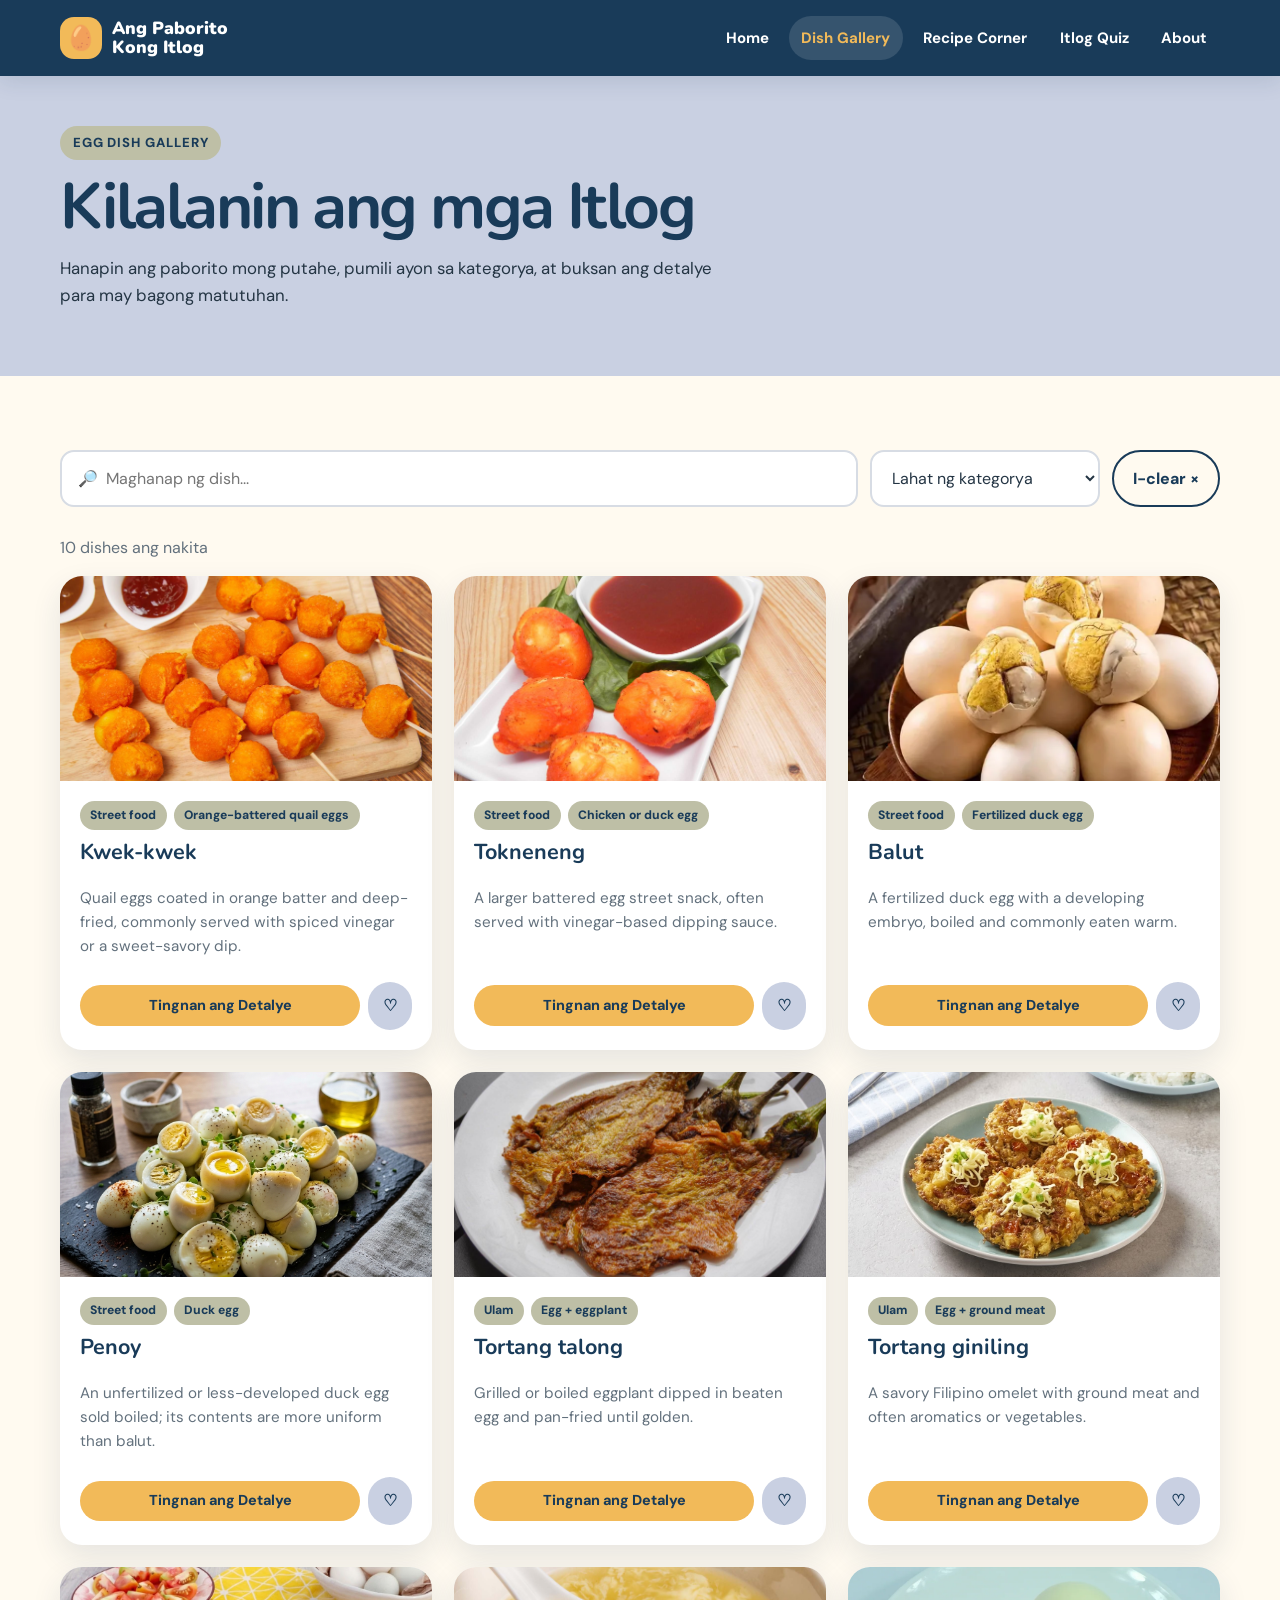
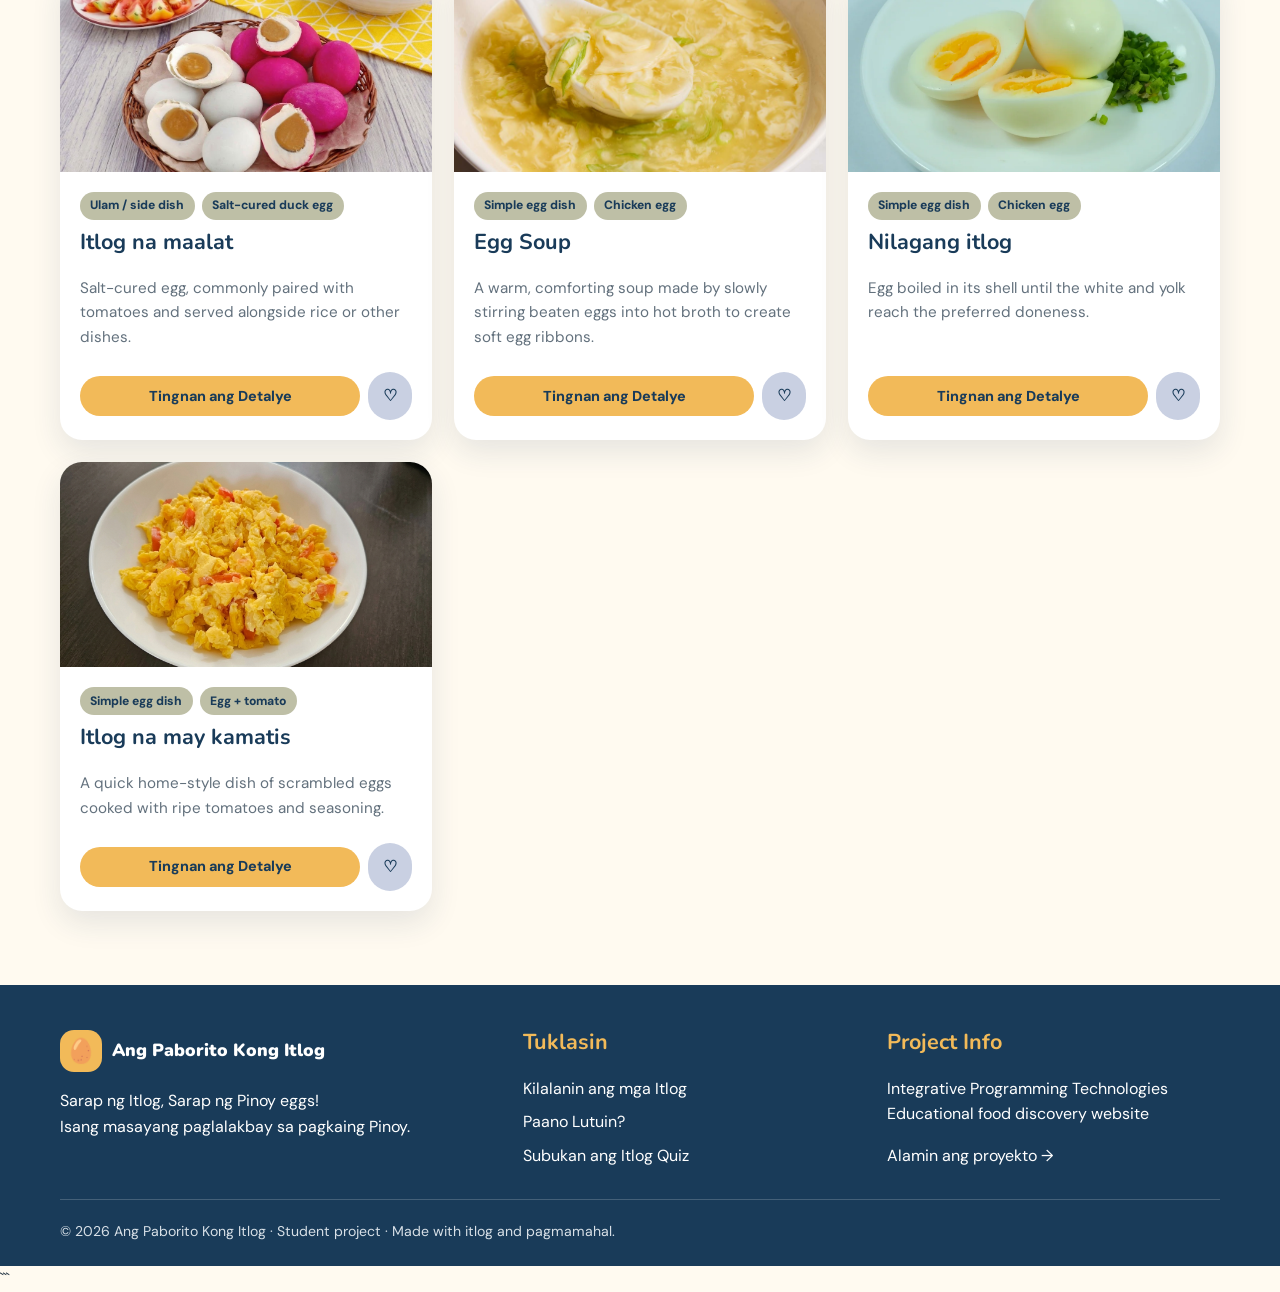
==== dishes.html @ 3d368a72 "Add files via upload" ====
<!doctype html>
<html lang="fil">
<head>
    <meta charset="utf-8">
    <meta name="viewport" content="width=device-width, initial-scale=1">
    <meta name="description" content="Kilalanin ang Filipino egg dishes, subukan ang recipes, at sagutan ang Itlog Quiz.">

    <title>Kilalanin ang mga Itlog | Ang Paborito Kong Itlog</title>

    <link rel="stylesheet" href="css/style.css">
</head>
<body>
    <header class="site-header">
        <div class="container nav-wrap">

            <a class="brand" href="index.html" aria-label="Ang Paborito Kong Itlog home">
                <span class="brand-mark">🥚</span>
                <span>
                    Ang Paborito<br>
                    Kong Itlog
                </span>
            </a>

            <button
                class="menu-toggle"
                id="menuToggle"
                aria-expanded="false"
                aria-controls="mainNav"
            >
                ☰ Menu
            </button>

            <nav class="nav-links" id="mainNav" aria-label="Pangunahing navigation">
                <a href="index.html">Home</a>
                <a href="dishes.html">Dish Gallery</a>
                <a href="recipes.html">Recipe Corner</a>
                <a href="quiz.html">Itlog Quiz</a>
                <a href="about.html">About</a>
            </nav>

        </div>
    </header>

    <main>
        <!-- Page Header -->
        <section class="page-hero">
            <div class="container">
                <span class="eyebrow">Egg Dish Gallery</span>

                <h1>Kilalanin ang mga Itlog</h1>

                <p>
                    Hanapin ang paborito mong putahe, pumili ayon sa
                    kategorya, at buksan ang detalye para may bagong
                    matutuhan.
                </p>
            </div>
        </section>

        <!-- Dish Gallery -->
        <section class="section">
            <div class="container">

                <!-- Search and Category Filters -->
                <div class="filters">
                    <input
                        class="field"
                        id="dishSearch"
                        type="search"
                        placeholder="🔎  Maghanap ng dish..."
                        aria-label="Maghanap ng dish"
                    >

                    <select
                        class="field"
                        id="categoryFilter"
                        aria-label="Filter ayon sa category"
                    >
                        <option value="all">Lahat ng kategorya</option>
                        <option>Street food</option>
                        <option>Ulam</option>
                        <option>Ulam / side dish</option>
                        <option>Simple egg dish</option>
                    </select>

                    <button class="button outline" id="clearFilters">
                        I-clear ×
                    </button>
                </div>

                <!-- Search Results Count -->
                <p
                    id="resultCount"
                    class="muted"
                    aria-live="polite"
                ></p>

                <!-- Dish Cards Render Here -->
                <div class="dish-grid" id="dishGrid"></div>

            </div>
        </section>

        <!-- Dish Details Modal -->
        <div
            class="modal-backdrop"
            id="dishModal"
            role="dialog"
            aria-modal="true"
            aria-labelledby="modalTitle"
        >
            <div class="modal">

                <button
                    class="modal-close"
                    id="closeModal"
                    aria-label="Isara ang detalye"
                >
                    ✕
                </button>

                <div id="modalBody" class="modal-content"></div>

            </div>
        </div>
    </main>

    <!-- Footer -->
    <footer class="site-footer">
        <div class="container">

            <div class="footer-grid">

                <!-- Footer Brand -->
                <div>
                    <div class="brand">
                        <span class="brand-mark">🥚</span>
                        <span>Ang Paborito Kong Itlog</span>
                    </div>

                    <p style="margin-top: 16px">
                        Sarap ng Itlog, Sarap ng Pinoy eggs!<br>
                        Isang masayang paglalakbay sa pagkaing Pinoy.
                    </p>
                </div>

                <!-- Footer Navigation -->
                <div>
                    <h3>Tuklasin</h3>

                    <div class="footer-links">
                        <a href="dishes.html">Kilalanin ang mga Itlog</a>
                        <a href="recipes.html">Paano Lutuin?</a>
                        <a href="quiz.html">Subukan ang Itlog Quiz</a>
                    </div>
                </div>

                <!-- Project Information -->
                <div>
                    <h3>Project Info</h3>

                    <p>
                        Integrative Programming Technologies<br>
                        Educational food discovery website
                    </p>

                    <a href="about.html">Alamin ang proyekto →</a>
                </div>

            </div>

            <!-- Copyright -->
            <div class="copyright">
                © 2026 Ang Paborito Kong Itlog · Student project ·
                Made with itlog and pagmamahal.
            </div>

        </div>
    </footer>

    <!-- JavaScript Files -->
    <script src="js/main.js"></script>
    <script src="js/dishes.js"></script>
</body>
</html>
```
---- css/style.css ----
@import url('https://fonts.googleapis.com/css2?family=DM+Sans:wght@400;500;600;700&family=Nunito:wght@700;800;900&display=swap');

:root {
    --navy: #193B59;
    --gold: #F2BA59;
    --terracotta: #BF4029;
    --periwinkle: #C9D0E2;
    --sage: #BEBFA6;
    --cream: #fffaf0;
    --white: #fff;
    --ink: #243544;
    --muted: #63717d;
    --radius: 22px;
    --shadow: 0 12px 30px rgba(25,59,89,.11);
}

* {
    box-sizing: border-box;
}

html {
    scroll-behavior: smooth;
}

body {
    margin: 0;
    background: var(--cream);
    color: var(--ink);
    font-family: 'DM Sans',Arial,sans-serif;
    line-height: 1.6;
}

h1,h2,h3,h4 {
    font-family: 'Nunito',Arial,sans-serif;
    color: var(--navy);
    line-height: 1.12;
    margin-top: 0;
}

h1 {
    font-size: clamp(2.7rem,6vw,5.3rem);
    letter-spacing: -.04em;
}

h2 {
    font-size: clamp(2rem,4vw,3.2rem);
    letter-spacing: -.025em;
}

h3 {
    font-size: 1.35rem;
}

p {
    margin-top: 0;
}

a {
    color: inherit;
    text-decoration: none;
}

button,input,select,textarea {
    font: inherit;
}

button,.button {
    border: 0;
    border-radius: 999px;
    padding: .82rem 1.2rem;
    font-weight: 800;
    cursor: pointer;
    display: inline-flex;
    align-items: center;
    justify-content: center;
    gap: .45rem;
    transition: transform .18s,background .18s,box-shadow .18s;
}

button:hover,.button:hover {
    transform: translateY(-2px);
}

button:focus-visible,a:focus-visible,input:focus-visible,select:focus-visible,textarea:focus-visible {
    outline: 3px solid var(--terracotta);
    outline-offset: 3px;
}

.primary {
    background: var(--terracotta);
    color: white;
    box-shadow: 0 6px 0 rgba(25,59,89,.12);
}

.secondary {
    background: var(--gold);
    color: var(--navy);
}

.outline {
    border: 2px solid var(--navy);
    color: var(--navy);
    background: transparent;
}

.small {
    padding: .55rem .85rem;
    font-size: .9rem;
}

.container {
    width: min(1160px,calc(100% - 40px));
    margin-inline: auto;
}

.site-header {
    position: sticky;
    top: 0;
    z-index: 20;
    background: var(--navy);
    color: white;
    box-shadow: 0 5px 20px #193b5920;
}

.nav-wrap {
    min-height: 76px;
    display: flex;
    align-items: center;
    justify-content: space-between;
    gap: 20px;
}

.brand {
    display: flex;
    align-items: center;
    gap: 10px;
    font-family: 'Nunito',sans-serif;
    font-weight: 900;
    font-size: 1.1rem;
    line-height: 1.1;
}

.brand-mark {
    width: 42px;
    height: 42px;
    display: grid;
    place-items: center;
    border-radius: 14px;
    background: var(--gold);
    color: var(--navy);
    font-size: 1.5rem;
}

.nav-links {
    display: flex;
    align-items: center;
    gap: 7px;
}

.nav-links a {
    padding: .65rem .8rem;
    border-radius: 999px;
    font-weight: 700;
    font-size: .94rem;
}

.nav-links a:hover,.nav-links a[aria-current=page] {
    background: #ffffff20;
    color: var(--gold);
}

.menu-toggle {
    display: none;
    background: var(--gold);
    color: var(--navy);
}

.hero {
    padding: 65px 0 75px;
    overflow: hidden;
    background: var(--periwinkle);
}

.hero-grid {
    display: grid;
    grid-template-columns: 1.05fr .95fr;
    gap: 45px;
    align-items: center;
}

.eyebrow {
    display: inline-flex;
    align-items: center;
    gap: 8px;
    background: var(--sage);
    color: var(--navy);
    padding: .4rem .8rem;
    border-radius: 999px;
    font-weight: 800;
    font-size: .82rem;
    text-transform: uppercase;
    letter-spacing: .07em;
}

.hero h1 {
    margin: 18px 0;
}

.hero h1 span {
    color: var(--terracotta);
}

.hero p {
    font-size: 1.12rem;
    max-width: 560px;
}

.hero-art {
    position: relative;
}

.hero-art img {
    width: 100%;
    display: block;
    border-radius: 34px;
    box-shadow: var(--shadow);
    transform: rotate(2deg);
}

.hero-sticker {
    position: absolute;
    right: -14px;
    bottom: 20px;
    background: var(--gold);
    color: var(--navy);
    padding: 14px 18px;
    border: 4px solid var(--cream);
    border-radius: 20px;
    font-weight: 900;
    transform: rotate(-5deg);
}

.actions {
    display: flex;
    gap: 12px;
    flex-wrap: wrap;
    margin-top: 25px;
}

.section {
    padding: 74px 0;
}

.section.alt {
    background: var(--periwinkle);
}

.section.sage {
    background: #e8e8dc;
}

.section-head {
    display: flex;
    justify-content: space-between;
    align-items: end;
    gap: 24px;
    margin-bottom: 28px;
}

.section-head p {
    max-width: 550px;
    color: var(--muted);
    margin-bottom: 0;
}

.dish-grid {
    display: grid;
    grid-template-columns: repeat(3,minmax(0,1fr));
    gap: 22px;
}

.dish-card {
    background: white;
    border-radius: var(--radius);
    overflow: hidden;
    box-shadow: var(--shadow);
    display: flex;
    flex-direction: column;
    min-width: 0;
    transition: transform .2s;
}

.dish-card:hover {
    transform: translateY(-5px);
}

.dish-img {
    width: 100%;
    height: 205px;
    object-fit: cover;
    background: var(--sage);
    display: block;
}

.dish-body {
    padding: 20px;
    display: flex;
    flex-direction: column;
    flex: 1;
}

.dish-body p {
    color: var(--muted);
    font-size: .95rem;
}

.dish-meta {
    display: flex;
    gap: 7px;
    flex-wrap: wrap;
    margin-bottom: 10px;
}

.pill {
    font-size: .76rem;
    font-weight: 800;
    background: var(--sage);
    color: var(--navy);
    border-radius: 999px;
    padding: .28rem .65rem;
}

.dish-actions {
    display: flex;
    gap: 8px;
    align-items: center;
    margin-top: auto;
    padding-top: 8px;
}

.dish-actions .button {
    flex: 1;
}

.heart {
    background: var(--periwinkle);
    color: var(--navy);
    min-width: 44px;
    padding: .7rem;
}

.heart[aria-pressed=true] {
    background: var(--terracotta);
    color: white;
}

.culture-grid {
    display: grid;
    grid-template-columns: .9fr 1.1fr;
    gap: 40px;
    align-items: center;
}

.culture-art {
    background: var(--gold);
    border-radius: 28px;
    padding: 25px;
}

.culture-art img {
    display: block;
    width: 100%;
    border-radius: 20px;
}

.feature-list {
    list-style: none;
    padding: 0;
    display: grid;
    gap: 14px;
}

.feature-list li {
    display: flex;
    gap: 12px;
    align-items: flex-start;
}

.check-dot {
    width: 30px;
    height: 30px;
    flex: none;
    border-radius: 50%;
    display: grid;
    place-items: center;
    background: var(--sage);
    color: var(--navy);
    font-weight: 900;
}

.page-hero {
    padding: 50px 0;
    background: var(--periwinkle);
}

.page-hero h1 {
    font-size: clamp(2.5rem,5vw,4rem);
    margin: 12px 0;
}

.page-hero p {
    max-width: 680px;
    font-size: 1.05rem;
}

.filters {
    display: grid;
    grid-template-columns: 1fr 230px auto;
    gap: 12px;
    margin-bottom: 28px;
}

.field {
    width: 100%;
    border: 2px solid #d7dce4;
    border-radius: 14px;
    padding: .85rem 1rem;
    background: white;
    color: var(--ink);
}

.field:focus {
    border-color: var(--navy);
}

.empty-state {
    text-align: center;
    padding: 55px 20px;
    background: white;
    border-radius: var(--radius);
    grid-column: 1/-1;
}

.empty-state .emoji {
    font-size: 3rem;
}

.modal-backdrop {
    position: fixed;
    inset: 0;
    background: #10283dcc;
    display: none;
    align-items: center;
    justify-content: center;
    padding: 20px;
    z-index: 60;
}

.modal-backdrop.open {
    display: flex;
}

.modal {
    background: var(--cream);
    width: min(720px,100%);
    max-height: 90vh;
    overflow: auto;
    border-radius: 26px;
    box-shadow: 0 25px 80px #0004;
    position: relative;
}

.modal-close {
    position: absolute;
    right: 14px;
    top: 14px;
    background: white;
    color: var(--navy);
    font-size: 1.2rem;
    z-index: 2;
}

.modal-content {
    padding: 26px;
}

.modal-content img {
    width: 100%;
    height: 250px;
    object-fit: cover;
    border-radius: 18px;
    background: var(--sage);
}

.modal-content h2 {
    margin: 18px 0 10px;
    font-size: 2.2rem;
}

.recipe-grid {
    display: grid;
    grid-template-columns: repeat(2,minmax(0,1fr));
    gap: 24px;
}

.recipe-card {
    background: white;
    border-radius: var(--radius);
    overflow: hidden;
    box-shadow: var(--shadow);
}

.recipe-content {
    padding: 22px;
}

.recipe-stats {
    display: flex;
    gap: 8px;
    flex-wrap: wrap;
    margin: 14px 0;
}

.recipe-stats span {
    background: var(--periwinkle);
    padding: .35rem .65rem;
    border-radius: 999px;
    font-size: .82rem;
    font-weight: 700;
}

.recipe-details {
    margin-top: 18px;
    border-top: 1px solid #e5e5df;
    padding-top: 15px;
}

.ingredient-list {
    padding: 0;
    list-style: none;
    display: grid;
    gap: 8px;
}

.ingredient-list label {
    display: flex;
    gap: 10px;
    align-items: flex-start;
}

.ingredient-list input {
    margin-top: 6px;
    accent-color: var(--terracotta);
}

.ingredient-list input:checked+span {
    text-decoration: line-through;
    color: var(--muted);
}

.steps {
    padding-left: 1.25rem;
}

.steps li {
    padding: 0 0 8px;
}

.safety-note {
    padding: 14px 16px;
    border-left: 5px solid var(--terracotta);
    background: #f8e6df;
    border-radius: 10px;
    font-size: .9rem;
}

.quiz-shell {
    max-width: 760px;
    margin: 0 auto;
    background: white;
    padding: clamp(22px,5vw,44px);
    border-radius: 28px;
    box-shadow: var(--shadow);
}

.quiz-progress {
    height: 9px;
    background: var(--periwinkle);
    border-radius: 99px;
    overflow: hidden;
    margin: 20px 0 26px;
}

.quiz-progress span {
    height: 100%;
    display: block;
    background: var(--terracotta);
    width: 0;
    transition: width .2s;
}

.quiz-options {
    display: grid;
    gap: 12px;
    margin: 22px 0;
}

.quiz-option {
    border: 2px solid var(--periwinkle);
    background: white;
    color: var(--navy);
    border-radius: 15px;
    text-align: left;
    justify-content: flex-start;
}

.quiz-option.selected {
    background: #f9e8c8;
    border-color: var(--terracotta);
}

.quiz-option.correct {
    background: #e8e8dc;
    border-color: var(--navy);
}

.quiz-option.wrong {
    background: #f8e6df;
    border-color: var(--terracotta);
}

.quiz-bottom {
    display: flex;
    justify-content: space-between;
    align-items: center;
    gap: 12px;
}

.result-score {
    font-size: 4rem;
    font-family: 'Nunito',sans-serif;
    font-weight: 900;
    color: var(--terracotta);
    line-height: 1;
}

.about-grid {
    display: grid;
    grid-template-columns: 1fr 1fr;
    gap: 30px;
}

.info-panel {
    background: white;
    border-radius: var(--radius);
    padding: 28px;
    box-shadow: var(--shadow);
}

.feedback-form {
    display: grid;
    gap: 14px;
}

.feedback-form label {
    font-weight: 700;
    color: var(--navy);
    display: grid;
    gap: 6px;
}

.notice {
    padding: 14px 16px;
    border-radius: 12px;
    background: #e8e8dc;
    color: var(--navy);
    font-weight: 700;
}

.site-footer {
    background: var(--navy);
    color: white;
    padding: 45px 0 24px;
}

.footer-grid {
    display: grid;
    grid-template-columns: 1.3fr 1fr 1fr;
    gap: 30px;
}

.site-footer h3 {
    color: var(--gold);
}

.site-footer a {
    color: #fff;
}

.site-footer a:hover {
    color: var(--gold);
}

.footer-links {
    display: grid;
    gap: 8px;
}

.copyright {
    border-top: 1px solid #ffffff30;
    margin-top: 30px;
    padding-top: 20px;
    color: #d8e0e7;
    font-size: .88rem;
}

.muted {
    color: var(--muted);
}

.center {
    text-align: center;
}

.favorite-empty {
    padding: 30px;
    background: white;
    border-radius: 20px;
    text-align: center;
}

@media(max-width:850px) {
    .nav-links{gap: 0;
}

.nav-links a {
    padding: .55rem .5rem;
    font-size: .86rem;
}

.hero-grid {
    gap: 25px;
}

.dish-grid {
    grid-template-columns: repeat(2,minmax(0,1fr));
}

.culture-grid {
    gap: 24px;
}

.filters {
    grid-template-columns: 1fr 1fr;
}

.filters button {
    grid-column: 1/-1;
}

.footer-grid {
    grid-template-columns: 1fr 1fr;
}

}

@media(max-width:650px) {
    .container{width: min(100% - 28px,1160px);
}

.nav-wrap {
    min-height: 68px;
    flex-wrap: wrap;
    padding: 10px 0;
}

.menu-toggle {
    display: inline-flex;
}

.nav-links {
    display: none;
    flex-basis: 100%;
    flex-direction: column;
    align-items: stretch;
    padding: 4px 0 10px;
}

.nav-links.open {
    display: flex;
}

.nav-links a {
    padding: .75rem 1rem;
}

.hero {
    padding: 42px 0 50px;
}

.hero-grid,.culture-grid,.about-grid {
    grid-template-columns: 1fr;
}

.hero-art {
    max-width: 520px;
    margin: 10px auto 0;
}

.hero-sticker {
    right: 0;
}

.section {
    padding: 52px 0;
}

.section-head {
    align-items: flex-start;
    flex-direction: column;
}

.dish-grid,.recipe-grid {
    grid-template-columns: 1fr;
}

.dish-img {
    height: 230px;
}

.filters {
    grid-template-columns: 1fr;
}

.filters button {
    grid-column: auto;
}

.page-hero {
    padding: 38px 0;
}

.footer-grid {
    grid-template-columns: 1fr;
}

.quiz-bottom {
    align-items: stretch;
    flex-direction: column;
}

.quiz-bottom button {
    width: 100%;
}
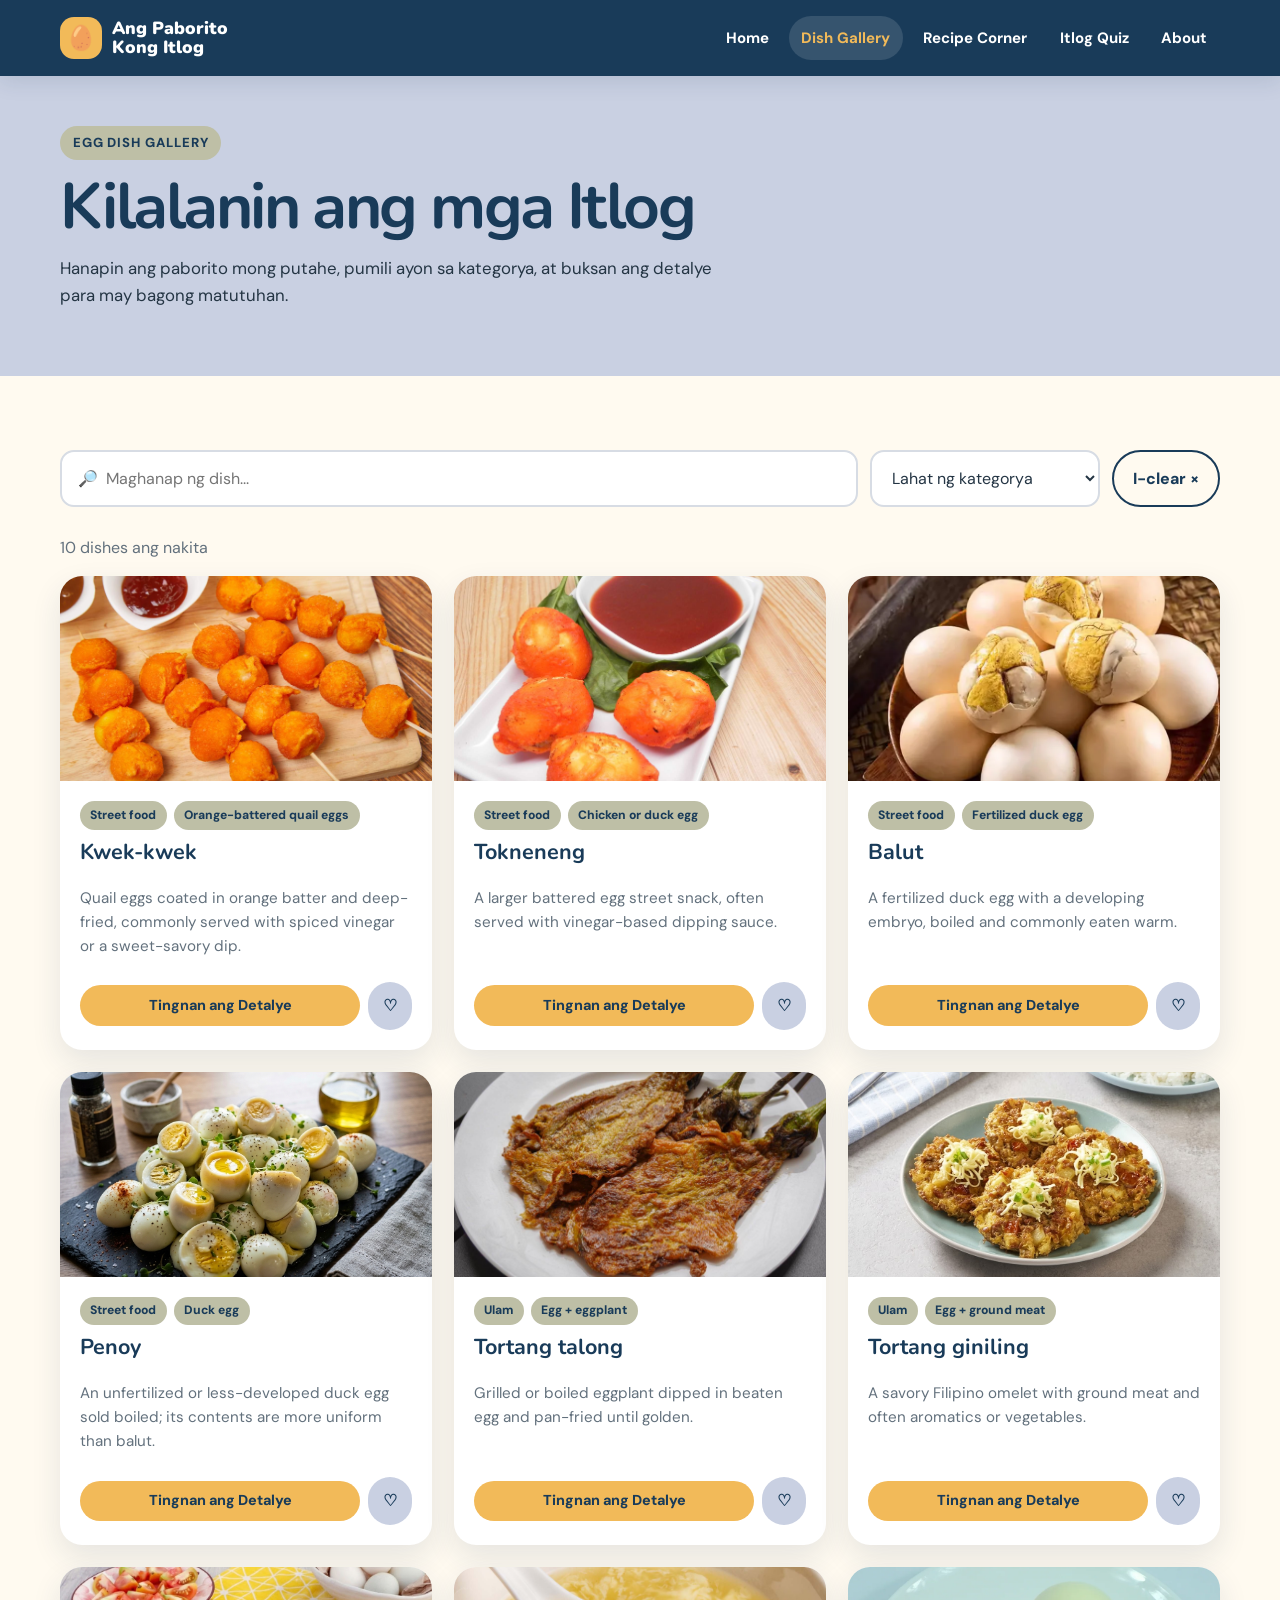
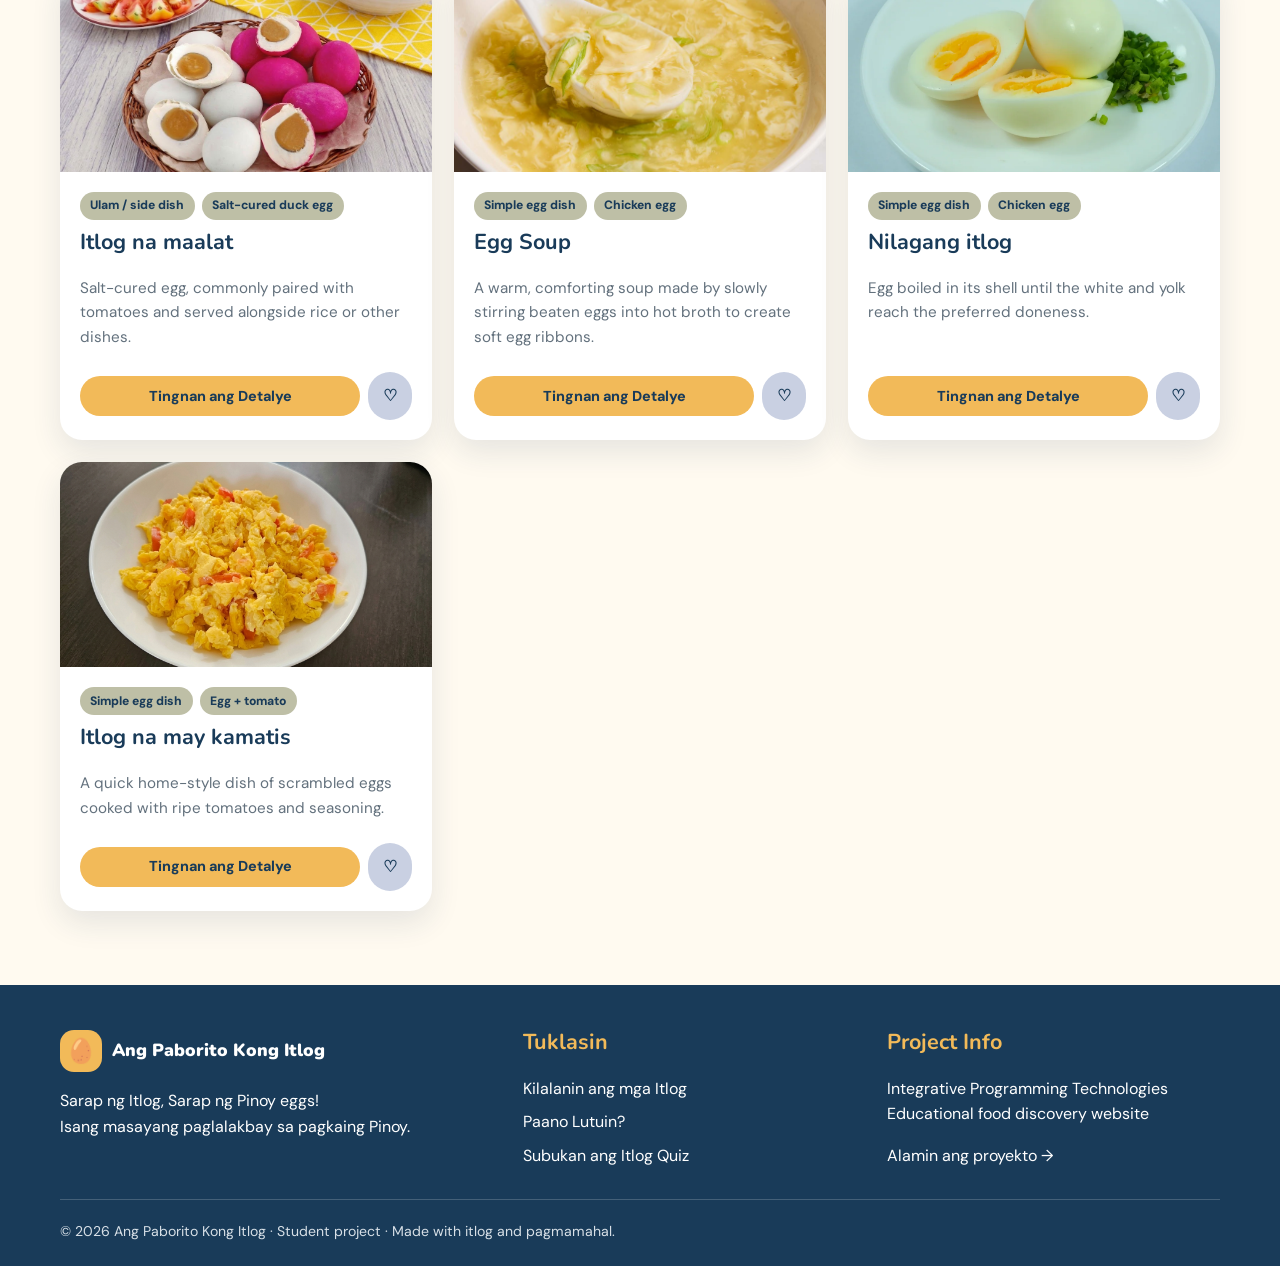
==== commit b64e656f: "Fix HTML closing tag position" ====
--- a/dishes.html
+++ b/dishes.html
@@ -183,4 +183,3 @@
     <script src="js/dishes.js"></script>
 </body>
 </html>
-```
